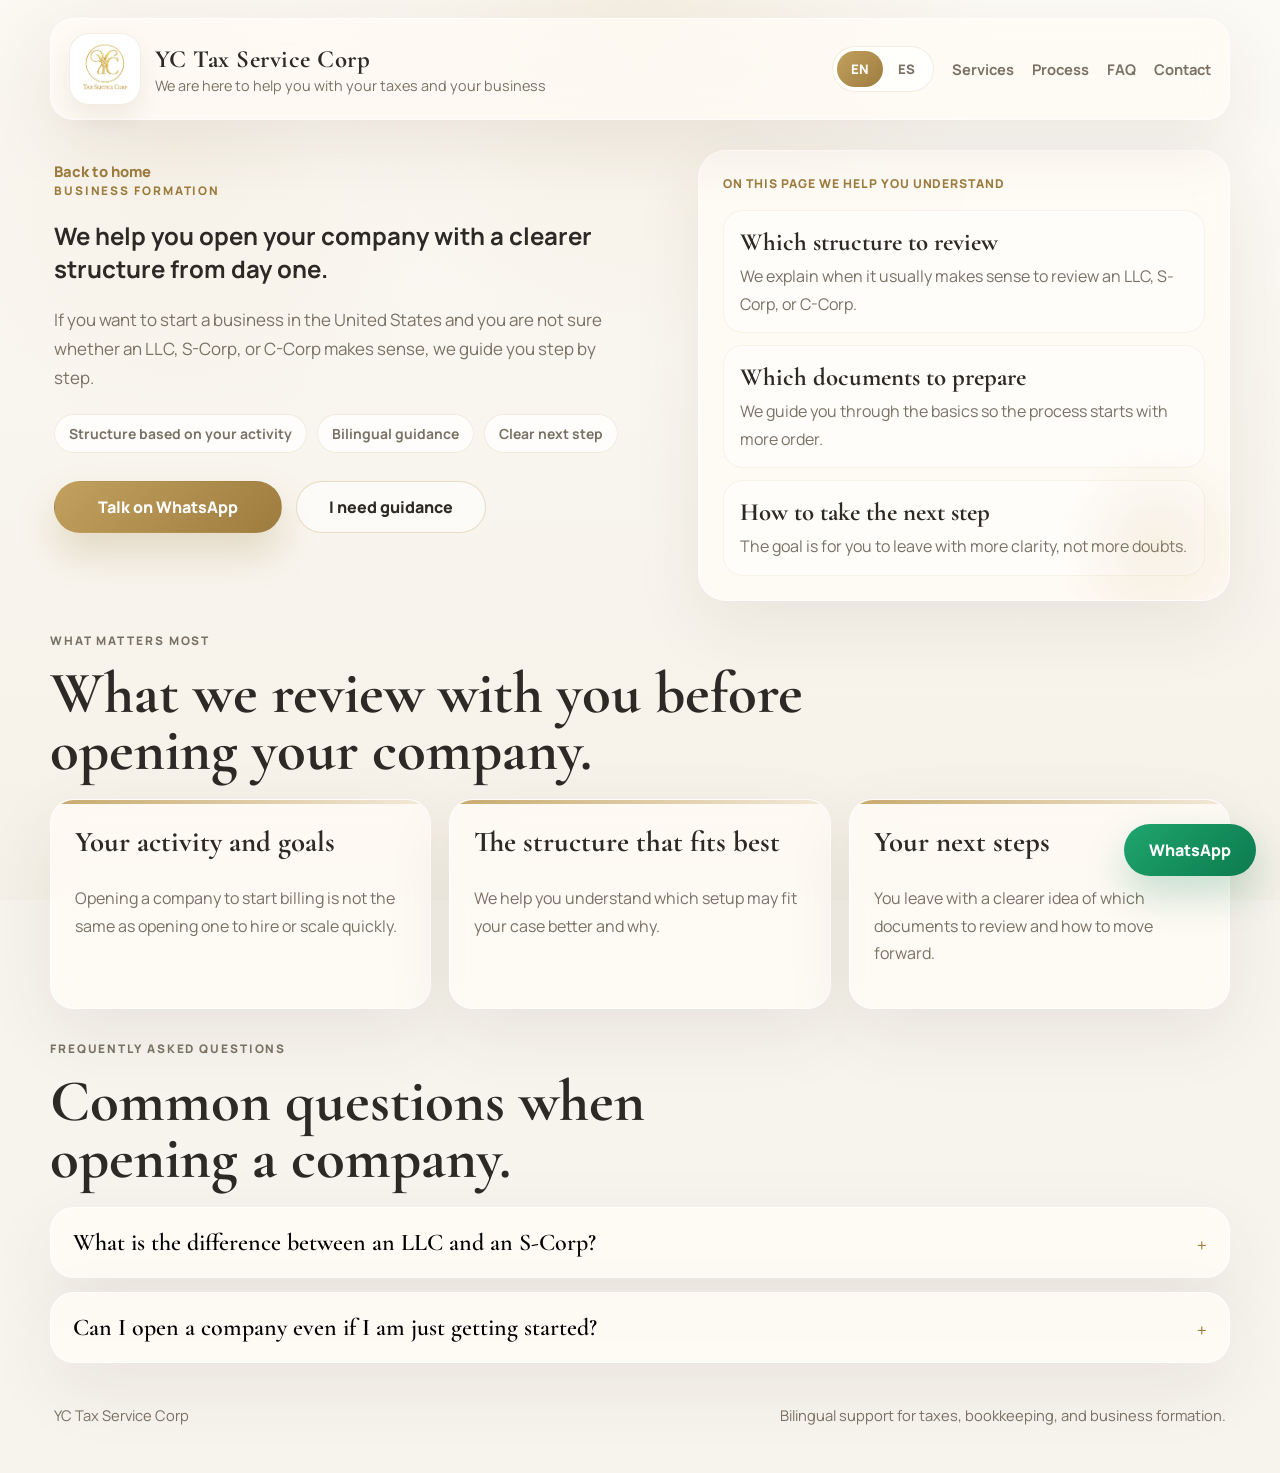
==== docs/apertura-empresa.html @ d3f51b94 "Publish new YC Tax website" ====
<!doctype html>
<html lang="es">
  <head>
    <meta charset="UTF-8" />
    <meta name="viewport" content="width=device-width, initial-scale=1.0" />
    <title>YC Tax Service Corp | Apertura de Empresa</title>
    <meta name="theme-color" content="#f7f4ee" />
    <meta name="description" content="Ayuda para abrir tu empresa en Estados Unidos con una estructura clara, orientacion bilingue y acompanamiento paso a paso." />
    <meta name="robots" content="index,follow" />
    <link rel="canonical" href="https://yctaxservice.com/apertura-empresa.html" />
    <link rel="icon" href="logo-removebg-preview.png" type="image/png" />
    <link rel="shortcut icon" href="logo-removebg-preview.png" type="image/png" />
    <link rel="apple-touch-icon" href="logo-removebg-preview.png" />
    <link rel="manifest" href="site.webmanifest" />
    <meta property="og:type" content="website" />
    <meta property="og:url" content="https://yctaxservice.com/apertura-empresa.html" />
    <meta property="og:title" content="YC Tax Service Corp | Apertura de Empresa" />
    <meta property="og:description" content="Orientacion clara para abrir tu empresa y elegir la estructura adecuada en Estados Unidos." />
    <meta property="og:image" content="https://yctaxservice.com/social-preview.svg" />
    <meta name="twitter:card" content="summary_large_image" />
    <meta name="twitter:title" content="YC Tax Service Corp | Apertura de Empresa" />
    <meta name="twitter:description" content="Orientacion clara para abrir tu empresa y elegir la estructura adecuada en Estados Unidos." />
    <meta name="twitter:image" content="https://yctaxservice.com/social-preview.svg" />
    <link rel="preconnect" href="https://fonts.googleapis.com" />
    <link rel="preconnect" href="https://fonts.gstatic.com" crossorigin />
    <link href="https://fonts.googleapis.com/css2?family=Cormorant+Garamond:wght@500;600;700&family=Manrope:wght@400;500;600;700;800&display=swap" rel="stylesheet" />
    <link rel="stylesheet" href="styles.css" />
  </head>
  <body data-service-page="formation">
    <div class="site-bg"></div>
    <div class="page-shell">
      <header class="site-header" id="top">
        <a class="brand-block" href="index.html" aria-label="YC Tax Service Corp home">
          <span class="brand-logo-shell">
            <img class="brand-logo" src="logo-removebg-preview.png" data-fallback-src="logo.jpg" alt="YC Tax Service Corp logo" />
          </span>
          <div class="brand-copy">
            <p class="brand-name">YC Tax Service Corp</p>
            <p class="brand-note" data-global="brandNote">Aqui estamos para ayudarte con tus taxes y tu negocio</p>
          </div>
        </a>
        <div class="header-actions">
          <div class="language-switch" aria-label="Language selector">
            <button class="language-button" type="button" data-lang="en">EN</button>
            <button class="language-button" type="button" data-lang="es">ES</button>
          </div>
          <button class="menu-toggle" type="button" aria-expanded="false" aria-controls="site-nav" aria-label="Open menu">
            <span></span>
            <span></span>
          </button>
        </div>
        <nav class="site-nav" id="site-nav">
          <a href="index.html" data-global="navServices">Servicios</a>
          <a href="index.html#process" data-global="navProcess">Proceso</a>
          <a href="index.html#faq" data-global="navFaq">FAQ</a>
          <a href="index.html#contact" data-global="navContact">Contacto</a>
        </nav>
      </header>

      <main>
        <section class="service-page-hero reveal-on-scroll is-visible">
          <div class="service-page-copy">
            <a class="page-breadcrumb" href="index.html" data-page="backLink">Volver al inicio</a>
            <p class="eyebrow" data-page="eyebrow">Apertura de empresa</p>
            <h1 data-page="title">Te ayudamos a abrir tu empresa con una estructura clara desde el principio.</h1>
            <p class="hero-text" data-page="intro">Si quieres empezar un negocio en Estados Unidos y no tienes claro si te conviene una LLC, S-Corp o C-Corp, te orientamos paso a paso.</p>
            <div class="confidence-bar service-page-points">
              <span data-page="point1">Evaluacion segun tu actividad</span>
              <span data-page="point2">Orientacion en ingles y espanol</span>
              <span data-page="point3">Siguiente paso claro</span>
            </div>
            <div class="hero-actions">
              <a class="button button-primary whatsapp-link" href="#" target="_blank" rel="noreferrer" data-page="primaryCta">Hablar por WhatsApp</a>
              <a class="button button-secondary" href="index.html#contact" data-page="secondaryCta">Quiero orientacion</a>
            </div>
          </div>
          <aside class="hero-panel reveal-on-scroll is-visible">
            <p class="panel-label" data-page="panelLabel">En esta pagina te ayudamos a entender</p>
            <div class="panel-grid">
              <article>
                <strong data-page="panel1Title">Que estructura mirar</strong>
                <span data-page="panel1Text">Te explicamos cuando suele tener sentido revisar LLC, S-Corp o C-Corp.</span>
              </article>
              <article>
                <strong data-page="panel2Title">Que documentos preparar</strong>
                <span data-page="panel2Text">Te orientamos sobre lo basico para que el proceso arranque con mas orden.</span>
              </article>
              <article>
                <strong data-page="panel3Title">Como dar el siguiente paso</strong>
                <span data-page="panel3Text">La idea es que salgas con mas claridad, no con mas dudas.</span>
              </article>
            </div>
          </aside>
        </section>

        <section class="services-section reveal-on-scroll">
          <div class="section-heading">
            <p class="eyebrow" data-page="detailsEyebrow">Lo mas importante</p>
            <h2 data-page="detailsTitle">Lo que revisamos contigo antes de abrir tu empresa.</h2>
          </div>
          <div class="services-grid service-details-grid">
            <article class="service-card">
              <span class="service-accent"></span>
              <h3 data-page="detail1Title">Tu actividad y objetivos</h3>
              <p data-page="detail1Text">No es lo mismo abrir una empresa para empezar a facturar, contratar o crecer rapido.</p>
            </article>
            <article class="service-card">
              <span class="service-accent"></span>
              <h3 data-page="detail2Title">La estructura que mas te conviene</h3>
              <p data-page="detail2Text">Te ayudamos a entender cual puede ajustarse mejor a tu caso y por que.</p>
            </article>
            <article class="service-card">
              <span class="service-accent"></span>
              <h3 data-page="detail3Title">Los siguientes pasos</h3>
              <p data-page="detail3Text">Saldras con una idea mas clara de que documentos revisar y como avanzar.</p>
            </article>
          </div>
        </section>

        <section class="faq-section reveal-on-scroll">
          <div class="section-heading">
            <p class="eyebrow" data-page="faqEyebrow">Preguntas frecuentes</p>
            <h2 data-page="faqTitle">Dudas comunes al momento de abrir una empresa.</h2>
          </div>
          <div class="faq-list">
            <article class="faq-item">
              <button class="faq-question" type="button" aria-expanded="false">
                <span data-page="faq1Question">Que diferencia hay entre LLC y S-Corp?</span>
                <span class="faq-plus">+</span>
              </button>
              <div class="faq-answer"><p data-page="faq1Answer">Depende de como generas ingresos, cuanto facturas y que metas tienes con el negocio.</p></div>
            </article>
            <article class="faq-item">
              <button class="faq-question" type="button" aria-expanded="false">
                <span data-page="faq2Question">Puedo abrir mi empresa aunque apenas voy empezando?</span>
                <span class="faq-plus">+</span>
              </button>
              <div class="faq-answer"><p data-page="faq2Answer">Si. Justamente es mejor ordenar la estructura desde el inicio para evitar correcciones despues.</p></div>
            </article>
          </div>
        </section>
      </main>

      <footer class="site-footer">
        <p>YC Tax Service Corp</p>
        <p data-global="footerText">Apoyo bilingue para taxes, bookkeeping y apertura de empresa.</p>
      </footer>

      <a class="floating-whatsapp whatsapp-link" href="#" target="_blank" rel="noreferrer" data-global="floatingWhatsapp" aria-label="WhatsApp YC Tax Service Corp">WhatsApp</a>
    </div>

    <script src="service-pages.js"></script>
  </body>
</html>
---- docs/styles.css ----
:root {
  --bg: #f7f4ee;
  --bg-soft: #fffdf9;
  --panel: rgba(255, 252, 246, 0.82);
  --panel-strong: #fffaf2;
  --line: rgba(194, 160, 94, 0.18);
  --line-strong: rgba(194, 160, 94, 0.34);
  --text: #2d2a26;
  --muted: #7a7165;
  --gold: #c2a05e;
  --gold-deep: #9d7c3f;
  --shadow: 0 24px 70px rgba(68, 52, 31, 0.08);
}

* {
  box-sizing: border-box;
}

html {
  scroll-behavior: smooth;
}

body {
  margin: 0;
  font-family: "Manrope", sans-serif;
  color: var(--text);
  background: var(--bg);
}

a {
  color: inherit;
  text-decoration: none;
}

button,
input,
select,
textarea {
  font: inherit;
}

.site-bg {
  position: fixed;
  inset: 0;
  background:
    radial-gradient(circle at top center, rgba(194, 160, 94, 0.12), transparent 32%),
    radial-gradient(circle at 14% 16%, rgba(194, 160, 94, 0.08), transparent 22%),
    linear-gradient(180deg, #fcfaf5 0%, #f5f1e8 100%);
  pointer-events: none;
}

.page-shell {
  position: relative;
  width: min(1180px, calc(100% - 32px));
  margin: 0 auto;
  padding: 18px 0 44px;
}

.site-header {
  position: sticky;
  top: 14px;
  z-index: 20;
  display: flex;
  align-items: center;
  justify-content: space-between;
  gap: 18px;
  padding: 14px 18px;
  border: 1px solid rgba(255, 255, 255, 0.72);
  border-radius: 24px;
  background: rgba(255, 251, 245, 0.78);
  backdrop-filter: blur(18px);
  box-shadow: var(--shadow);
}

.brand-block {
  display: flex;
  align-items: center;
  gap: 14px;
  min-width: 0;
}

.brand-logo-shell {
  display: inline-flex;
  align-items: center;
  justify-content: center;
  width: 72px;
  height: 72px;
  padding: 6px;
  border-radius: 20px;
  background: #ffffff;
  border: 1px solid rgba(194, 160, 94, 0.18);
  box-shadow: 0 12px 26px rgba(68, 52, 31, 0.08);
  flex-shrink: 0;
}

.brand-logo {
  width: 100%;
  height: 100%;
  object-fit: contain;
}

.brand-copy {
  min-width: 0;
}

.brand-name {
  margin: 0;
  font-family: "Cormorant Garamond", serif;
  font-size: 1.55rem;
  font-weight: 700;
  letter-spacing: 0.02em;
}

.brand-note {
  margin: 2px 0 0;
  color: var(--muted);
  font-size: 0.9rem;
}

.header-actions {
  display: flex;
  align-items: center;
  gap: 12px;
  margin-left: auto;
}

.language-switch {
  display: inline-flex;
  align-items: center;
  padding: 4px;
  border: 1px solid var(--line);
  border-radius: 999px;
  background: rgba(255, 255, 255, 0.72);
}

.language-button {
  min-width: 46px;
  height: 36px;
  border: 0;
  border-radius: 999px;
  background: transparent;
  color: var(--muted);
  font-size: 0.82rem;
  font-weight: 800;
  cursor: pointer;
}

.language-button.is-active {
  background: linear-gradient(135deg, var(--gold), var(--gold-deep));
  color: #fff;
}

.menu-toggle {
  display: none;
  width: 48px;
  height: 48px;
  border: 1px solid var(--line);
  border-radius: 14px;
  background: transparent;
  color: var(--text);
  cursor: pointer;
}

.menu-toggle span {
  display: block;
  width: 18px;
  height: 2px;
  margin: 5px auto;
  background: currentColor;
}

.site-nav {
  display: flex;
  align-items: center;
  gap: 18px;
}

.site-nav a {
  color: var(--muted);
  font-size: 0.92rem;
  font-weight: 700;
}

.site-nav a:hover {
  color: var(--text);
}

.hero-section,
.services-section,
.authority-section,
.process-section,
.faq-section,
.contact-section {
  margin-top: 30px;
}

.hero-section {
  display: grid;
  grid-template-columns: 1.08fr 0.92fr;
  gap: 24px;
  align-items: stretch;
  padding: 38px 6px 8px;
}

.hero-panel,
.service-card,
.authority-list article,
.faq-item,
.contact-form,
.contact-cards a,
.signature-strip,
.process-step {
  border: 1px solid rgba(255, 255, 255, 0.68);
  background: var(--panel);
  backdrop-filter: blur(14px);
  box-shadow: var(--shadow);
}

.hero-copy h1,
.section-heading h2,
.authority-copy h2,
.contact-copy h2 {
  margin: 0;
  font-family: "Cormorant Garamond", serif;
  font-weight: 700;
  line-height: 0.97;
}

.hero-copy h1 {
  max-width: 8.6ch;
  font-size: clamp(2.75rem, 5.2vw, 4.75rem);
  line-height: 1.01;
}

.eyebrow {
  margin: 0 0 14px;
  text-transform: uppercase;
  letter-spacing: 0.16em;
  font-size: 0.74rem;
  font-weight: 800;
  color: var(--gold-deep);
}

.hero-text,
.section-heading p,
.authority-copy p,
.authority-list p,
.service-card p,
.panel-grid span,
.panel-trust-box li,
.process-step p,
.faq-answer p,
.contact-copy p,
.form-note,
.site-footer {
  color: var(--muted);
  line-height: 1.72;
}

.hero-text {
  max-width: 58ch;
  margin: 18px 0 0;
  font-size: 1.06rem;
}

.hero-highlight {
  max-width: 560px;
  margin-top: 20px;
  padding: 16px 18px;
  border: 1px solid rgba(194, 160, 94, 0.18);
  border-radius: 22px;
  background: linear-gradient(180deg, rgba(255, 250, 241, 0.92), rgba(255, 255, 255, 0.76));
  box-shadow: 0 16px 32px rgba(98, 74, 37, 0.06);
}

.hero-highlight strong {
  display: block;
  margin-bottom: 6px;
  font-size: 1rem;
}

.hero-highlight p {
  margin: 0;
  color: var(--muted);
  line-height: 1.65;
}

.hero-proof {
  display: grid;
  grid-template-columns: repeat(2, minmax(0, 1fr));
  gap: 12px;
  max-width: 620px;
  margin-top: 18px;
}

.proof-item {
  display: flex;
  gap: 12px;
  align-items: flex-start;
  padding: 15px 16px;
  border-radius: 20px;
  background: rgba(255, 255, 255, 0.62);
  border: 1px solid rgba(194, 160, 94, 0.12);
}

.proof-mark {
  width: 12px;
  height: 12px;
  margin-top: 7px;
  flex-shrink: 0;
  border-radius: 999px;
  background: linear-gradient(135deg, var(--gold), var(--gold-deep));
  box-shadow: 0 0 0 6px rgba(194, 160, 94, 0.12);
}

.proof-item strong {
  display: block;
  margin-bottom: 4px;
  font-size: 0.98rem;
}

.proof-item p {
  margin: 0;
  color: var(--muted);
  line-height: 1.55;
  font-size: 0.93rem;
}

.hero-actions {
  display: flex;
  gap: 14px;
  flex-wrap: wrap;
  margin-top: 28px;
}

.button {
  display: inline-flex;
  align-items: center;
  justify-content: center;
  min-height: 52px;
  padding: 0 24px;
  border-radius: 999px;
  border: 1px solid transparent;
  font-weight: 800;
  transition: transform 0.2s ease, box-shadow 0.2s ease, border-color 0.2s ease;
}

.button:hover {
  transform: translateY(-2px);
}

.button-primary {
  background: linear-gradient(135deg, var(--gold), var(--gold-deep));
  color: #fff;
  box-shadow: 0 16px 32px rgba(157, 124, 63, 0.18);
}

.hero-actions .button-primary {
  min-width: 228px;
  padding-inline: 30px;
  box-shadow: 0 20px 38px rgba(157, 124, 63, 0.24);
}

.button-secondary {
  border-color: var(--line-strong);
  background: rgba(255, 255, 255, 0.58);
}

.hero-actions .button-secondary {
  min-width: 190px;
}

.hero-copy {
  padding-right: 18px;
}

.confidence-bar {
  display: flex;
  flex-wrap: wrap;
  gap: 10px;
  margin-top: 24px;
}

.confidence-bar span,
.signature-strip span {
  padding: 9px 14px;
  border-radius: 999px;
  border: 1px solid var(--line);
  background: rgba(255, 255, 255, 0.74);
  color: var(--muted);
  font-size: 0.87rem;
  font-weight: 700;
}

.hero-panel {
  padding: 24px;
  border-radius: 28px;
  position: relative;
  overflow: hidden;
}

.hero-panel::before {
  content: "";
  position: absolute;
  inset: auto -40px -55px auto;
  width: 220px;
  height: 220px;
  border-radius: 50%;
  background: radial-gradient(circle, rgba(194, 160, 94, 0.14), transparent 66%);
}

.panel-label {
  margin: 0 0 18px;
  color: var(--gold-deep);
  font-weight: 800;
  letter-spacing: 0.08em;
  text-transform: uppercase;
  font-size: 0.76rem;
}

.panel-grid {
  display: grid;
  gap: 12px;
}

.panel-grid article {
  padding: 16px 16px 14px;
  border-radius: 20px;
  border: 1px solid rgba(194, 160, 94, 0.12);
  background: rgba(255, 255, 255, 0.58);
}

.panel-grid strong {
  display: block;
  margin-bottom: 6px;
  font-family: "Cormorant Garamond", serif;
  font-size: 1.55rem;
}

.panel-trust-box {
  margin-top: 18px;
  padding: 18px;
  border-radius: 22px;
  background: rgba(255, 255, 255, 0.62);
  border: 1px solid rgba(194, 160, 94, 0.12);
}

.panel-trust-box p {
  margin: 0 0 10px;
  font-weight: 800;
}

.panel-trust-box ul {
  margin: 0;
  padding-left: 18px;
  display: grid;
  gap: 8px;
}

.signature-strip {
  display: flex;
  align-items: center;
  justify-content: space-between;
  gap: 20px;
  padding: 18px 22px;
  border-radius: 24px;
}

.signature-strip p {
  margin: 0;
  font-weight: 800;
}

.signature-strip div {
  display: flex;
  flex-wrap: wrap;
  gap: 10px;
}

.section-heading,
.authority-copy {
  max-width: 760px;
}

.section-heading h2,
.authority-copy h2,
.contact-copy h2 {
  font-size: clamp(2.25rem, 4.6vw, 3.9rem);
}

.services-grid,
.authority-section,
.contact-section,
.process-grid {
  display: grid;
  gap: 18px;
}

.services-grid {
  grid-template-columns: repeat(2, 1fr);
  margin-top: 20px;
}

.service-card,
.authority-list article {
  padding: 24px;
  border-radius: 24px;
}

.service-card {
  position: relative;
  overflow: hidden;
  display: flex;
  flex-direction: column;
}

.service-accent {
  position: absolute;
  top: 0;
  left: 0;
  width: 100%;
  height: 4px;
  background: linear-gradient(90deg, rgba(194, 160, 94, 0.9), rgba(194, 160, 94, 0.18));
}

.service-link,
.page-breadcrumb {
  display: inline-flex;
  align-items: center;
  gap: 8px;
  margin-top: auto;
  color: var(--gold-deep);
  font-size: 0.92rem;
  font-weight: 800;
}

.service-link {
  padding-top: 16px;
}

.service-page-hero {
  display: grid;
  grid-template-columns: 1.08fr 0.92fr;
  gap: 24px;
  margin-top: 30px;
  align-items: stretch;
}

.service-page-copy {
  padding: 10px 4px 0;
}

.service-page-points {
  margin-top: 22px;
}

.service-details-grid {
  grid-template-columns: repeat(3, 1fr);
}

.service-index {
  display: inline-flex;
  margin-bottom: 12px;
  color: var(--gold-deep);
  font-family: "Cormorant Garamond", serif;
  font-size: 1.3rem;
  font-weight: 700;
}

.service-card h3,
.authority-list h3,
.process-step h3,
.faq-question {
  font-family: "Cormorant Garamond", serif;
}

.service-card h3,
.authority-list h3,
.process-step h3 {
  margin: 0 0 10px;
  font-size: 1.8rem;
}

.authority-section {
  grid-template-columns: 0.92fr 1.08fr;
  align-items: start;
}

.authority-list {
  display: grid;
  gap: 14px;
}

.process-section {
  padding: 28px;
  border-radius: 34px;
  background: linear-gradient(180deg, rgba(255, 250, 241, 0.9), rgba(249, 243, 231, 0.92));
  border: 1px solid rgba(194, 160, 94, 0.14);
  box-shadow: var(--shadow);
}

.process-grid {
  grid-template-columns: repeat(3, 1fr);
  margin-top: 20px;
}

.process-step {
  padding: 22px;
  border-radius: 24px;
  background: rgba(255, 255, 255, 0.7);
}

.process-step span {
  display: inline-flex;
  align-items: center;
  justify-content: center;
  width: 44px;
  height: 44px;
  margin-bottom: 16px;
  border-radius: 14px;
  background: linear-gradient(135deg, var(--gold), var(--gold-deep));
  color: #fff;
  font-weight: 800;
}

.faq-list {
  display: grid;
  gap: 14px;
  margin-top: 20px;
}

.faq-item {
  border-radius: 24px;
  overflow: hidden;
}

.faq-question {
  width: 100%;
  display: flex;
  align-items: center;
  justify-content: space-between;
  gap: 18px;
  padding: 20px 22px;
  border: 0;
  background: transparent;
  font-size: 1.5rem;
  font-weight: 600;
  text-align: left;
  cursor: pointer;
}

.faq-plus {
  color: var(--gold-deep);
  font-size: 1.5rem;
  transition: transform 0.2s ease;
}

.faq-item.is-open .faq-plus {
  transform: rotate(45deg);
}

.faq-answer {
  display: grid;
  grid-template-rows: 0fr;
  transition: grid-template-rows 0.24s ease;
}

.faq-answer p {
  margin: 0;
  overflow: hidden;
  padding: 0 22px 0;
}

.faq-item.is-open .faq-answer {
  grid-template-rows: 1fr;
}

.faq-item.is-open .faq-answer p {
  padding-bottom: 22px;
}

.contact-section {
  grid-template-columns: 0.95fr 1.05fr;
  align-items: start;
  padding: 30px;
  border-radius: 34px;
  background: linear-gradient(180deg, rgba(255, 251, 245, 0.84), rgba(249, 243, 231, 0.7));
  border: 1px solid rgba(194, 160, 94, 0.16);
  box-shadow: var(--shadow);
}

.contact-cards {
  display: grid;
  gap: 12px;
  margin-top: 24px;
}

.contact-cards a {
  padding: 16px 18px;
  border-radius: 18px;
  font-weight: 700;
}

.contact-cards a.contact-card-primary {
  position: relative;
  overflow: hidden;
  color: #fff !important;
  background: linear-gradient(135deg, #1fa56d, #0c7b4d) !important;
  border: 1px solid rgba(12, 123, 77, 0.2);
  box-shadow: 0 18px 36px rgba(18, 130, 82, 0.22);
  text-shadow: 0 1px 0 rgba(0, 0, 0, 0.08);
}

.contact-cards a.contact-card-primary::after {
  content: "";
  position: absolute;
  inset: auto -40px -46px auto;
  width: 140px;
  height: 140px;
  border-radius: 50%;
  background: radial-gradient(circle, rgba(255, 255, 255, 0.18), transparent 68%);
}

.contact-note {
  max-width: 42ch;
  margin: 18px 0 0;
  color: var(--muted);
  line-height: 1.7;
}

.contact-reassurance {
  display: flex;
  flex-wrap: wrap;
  gap: 10px;
  margin-top: 18px;
}

.contact-reassurance span {
  padding: 9px 13px;
  border-radius: 999px;
  background: rgba(255, 255, 255, 0.7);
  border: 1px solid rgba(194, 160, 94, 0.14);
  color: var(--muted);
  font-size: 0.86rem;
  font-weight: 700;
}

.contact-form {
  padding: 24px;
  border-radius: 28px;
  display: grid;
  gap: 16px;
  background: rgba(255, 255, 255, 0.92);
}

.form-honeypot {
  position: absolute;
  left: -9999px;
  width: 1px;
  height: 1px;
  opacity: 0;
  pointer-events: none;
}

.form-status {
  min-height: 24px;
  margin: -2px 0 0;
  font-size: 0.92rem;
  font-weight: 700;
}

.form-status.is-success {
  color: #0c7b4d;
}

.form-status.is-error {
  color: #9b5d28;
}

.contact-form.is-submitting .button {
  opacity: 0.78;
  pointer-events: none;
}

.contact-form label {
  display: grid;
  gap: 8px;
  font-weight: 700;
}

.contact-form input,
.contact-form select,
.contact-form textarea {
  width: 100%;
  padding: 14px 16px;
  border: 1px solid var(--line);
  border-radius: 16px;
  background: rgba(255, 255, 255, 0.82);
  color: var(--text);
}

.contact-form textarea {
  resize: vertical;
}

.contact-form input:focus,
.contact-form select:focus,
.contact-form textarea:focus {
  outline: none;
  border-color: var(--gold);
  box-shadow: 0 0 0 3px rgba(194, 160, 94, 0.1);
}

.site-footer {
  display: flex;
  align-items: center;
  justify-content: space-between;
  gap: 14px;
  margin-top: 32px;
  padding: 8px 4px 0;
  font-size: 0.92rem;
}

.site-footer p {
  margin: 0;
}

.floating-whatsapp {
  position: fixed;
  right: 24px;
  bottom: 24px;
  z-index: 25;
  display: inline-flex;
  align-items: center;
  justify-content: center;
  min-width: 132px;
  min-height: 52px;
  padding: 0 18px;
  border-radius: 999px;
  background: linear-gradient(135deg, #1fa56d, #0c7b4d);
  color: #fff;
  font-weight: 800;
  box-shadow: 0 18px 40px rgba(18, 130, 82, 0.24);
}

.floating-whatsapp:hover,
.contact-cards a.contact-card-primary:hover {
  transform: translateY(-2px);
}

.reveal-on-scroll {
  opacity: 0;
  transform: translateY(24px);
  transition: opacity 0.45s ease, transform 0.45s ease;
}

.reveal-on-scroll.is-visible {
  opacity: 1;
  transform: translateY(0);
}

@media (max-width: 980px) {
  .hero-section,
  .service-page-hero,
  .services-grid,
  .authority-section,
  .process-grid,
  .contact-section {
    grid-template-columns: 1fr;
  }

  .signature-strip,
  .site-footer {
    flex-direction: column;
    align-items: flex-start;
  }

  .contact-section {
    padding: 24px;
  }

  .hero-proof {
    grid-template-columns: 1fr;
  }

  .hero-copy {
    padding-right: 0;
  }
}

@media (max-width: 760px) {
  .page-shell {
    width: min(100% - 20px, 1180px);
  }

  .site-header {
    flex-wrap: wrap;
  }

  .menu-toggle {
    display: inline-block;
  }

  .site-nav {
    display: none;
    width: 100%;
    flex-direction: column;
    align-items: flex-start;
    padding-top: 10px;
  }

  .site-nav.is-open {
    display: flex;
  }

  .brand-logo-shell {
    width: 64px;
    height: 64px;
  }

  .brand-note {
    font-size: 0.84rem;
  }

  .hero-copy h1 {
    max-width: 10.5ch;
    font-size: clamp(2.2rem, 10.2vw, 3.25rem);
    line-height: 1.02;
  }

  .hero-section {
    gap: 18px;
    padding: 28px 2px 4px;
  }

  .service-page-copy {
    padding-top: 4px;
  }

  .hero-text,
  .section-heading p,
  .contact-copy p,
  .authority-list p,
  .process-step p,
  .faq-answer p {
    font-size: 0.98rem;
    line-height: 1.66;
  }

  .hero-highlight {
    padding: 14px 15px;
    border-radius: 18px;
  }

  .hero-proof {
    gap: 10px;
  }

  .proof-item {
    padding: 14px;
    border-radius: 18px;
  }

  .hero-actions {
    gap: 10px;
  }

  .hero-actions .button,
  .contact-form .button {
    width: 100%;
  }

  .section-heading h2,
  .authority-copy h2,
  .contact-copy h2 {
    font-size: clamp(2rem, 9vw, 2.7rem);
    line-height: 1.02;
  }

  .service-card,
  .authority-list article,
  .process-step,
  .contact-form {
    padding: 20px;
  }

  .service-card h3,
  .authority-list h3,
  .process-step h3 {
    font-size: 1.6rem;
  }

  .faq-question {
    padding: 18px 18px;
    font-size: 1.12rem;
    line-height: 1.2;
  }

  .faq-answer p {
    padding-inline: 18px;
  }

  .faq-item.is-open .faq-answer p {
    padding-bottom: 18px;
  }

  .contact-section {
    padding: 20px;
    border-radius: 26px;
  }

  .contact-cards a {
    padding: 15px 16px;
  }

  .contact-note {
    margin-top: 14px;
    font-size: 0.95rem;
  }

  .contact-reassurance span {
    font-size: 0.82rem;
  }

  .floating-whatsapp {
    right: 14px;
    bottom: 14px;
    min-width: 142px;
    min-height: 54px;
  }
}
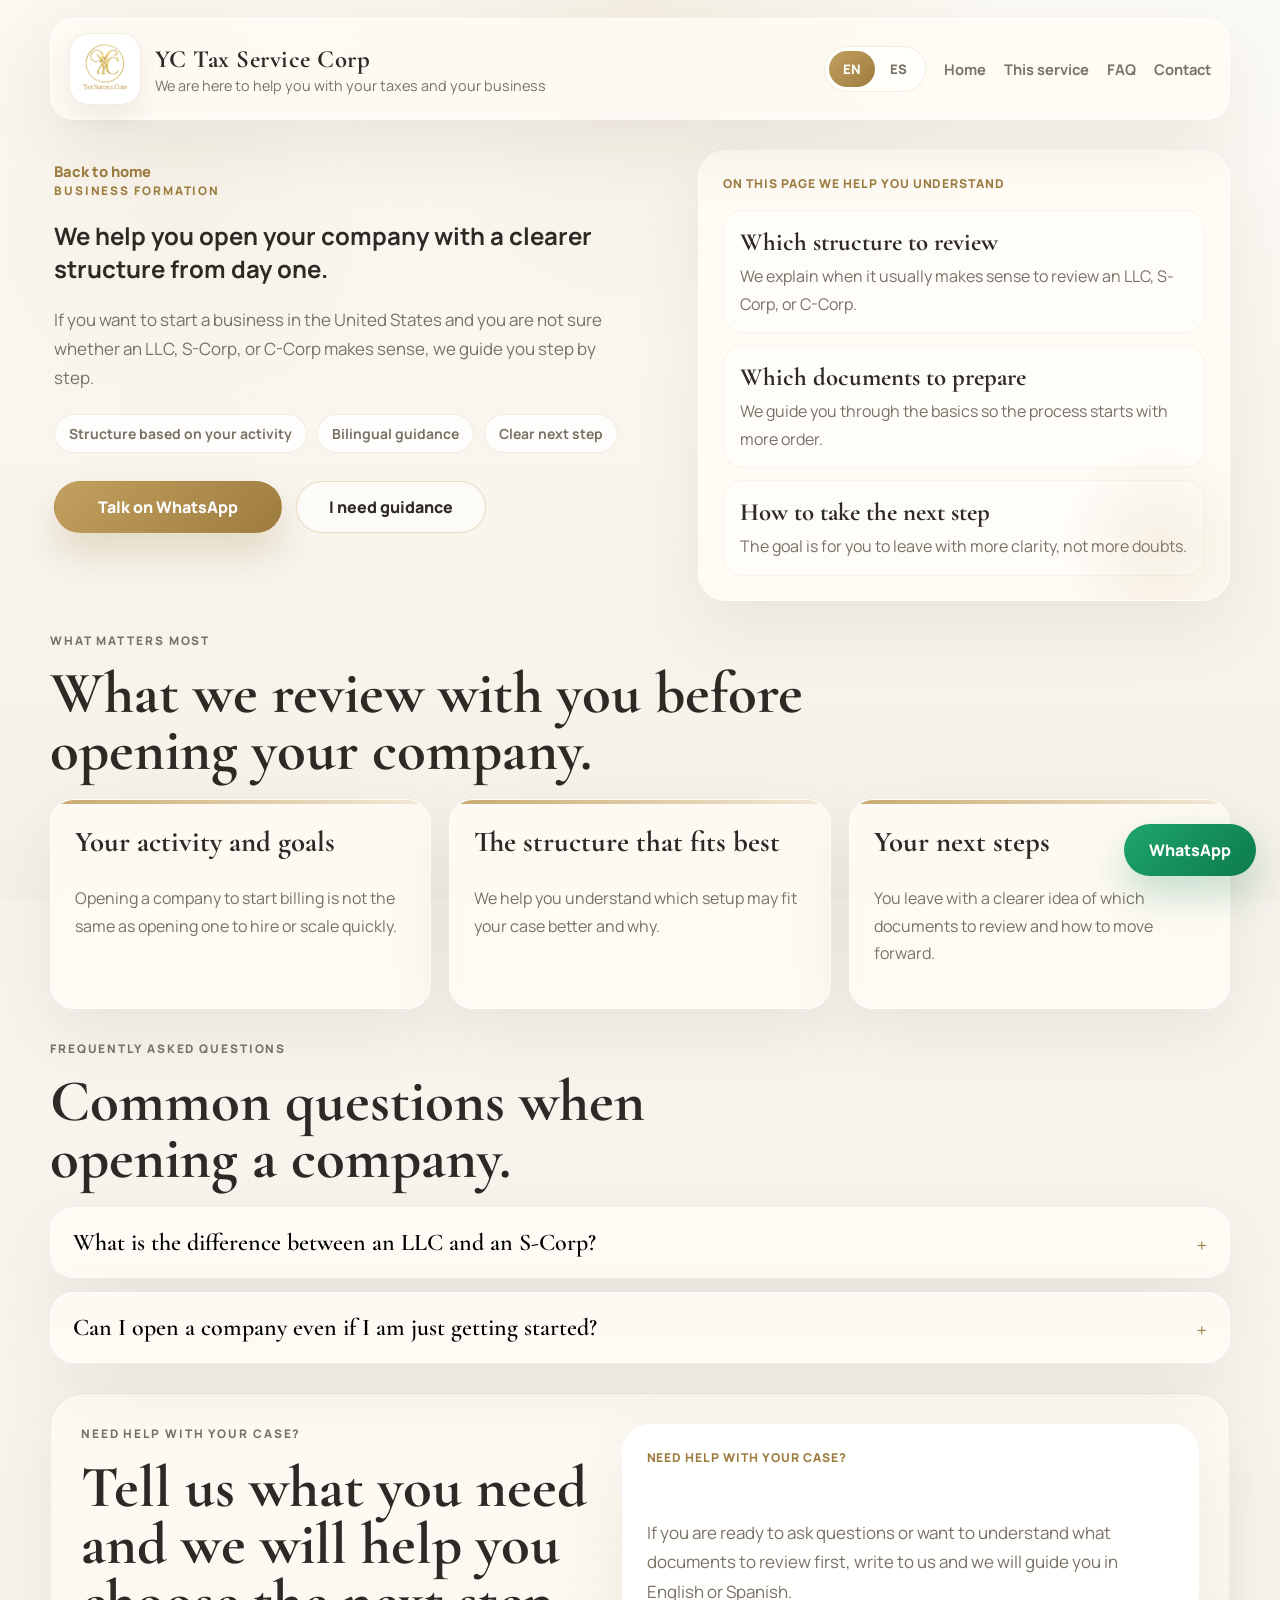
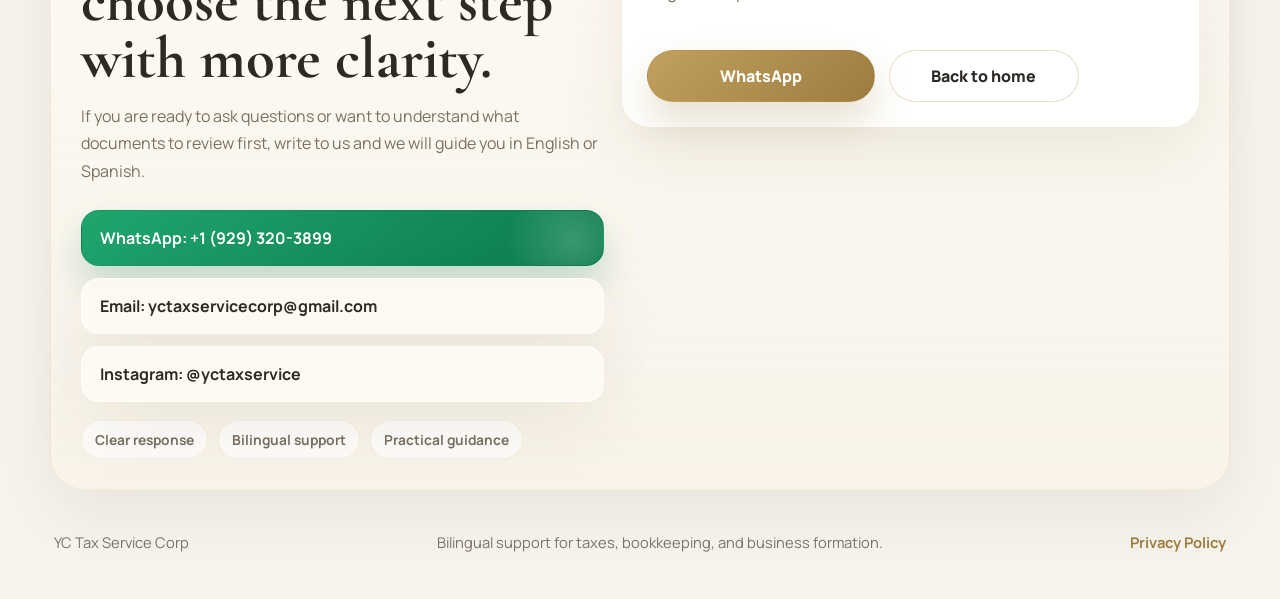
==== commit 75fcb6f7: "Add testimonials, privacy, and trust upgrades" ====
--- a/docs/apertura-empresa.html
+++ b/docs/apertura-empresa.html
@@ -24,6 +24,7 @@
     <link rel="preconnect" href="https://fonts.googleapis.com" />
     <link rel="preconnect" href="https://fonts.gstatic.com" crossorigin />
     <link href="https://fonts.googleapis.com/css2?family=Cormorant+Garamond:wght@500;600;700&family=Manrope:wght@400;500;600;700;800&display=swap" rel="stylesheet" />
+    <script src="site-config.js"></script>
     <link rel="stylesheet" href="styles.css" />
   </head>
   <body data-service-page="formation">
--- a/docs/styles.css
+++ b/docs/styles.css
@@ -187,8 +187,11 @@
 
 .hero-section,
 .services-section,
+.service-inclusions-section,
 .authority-section,
 .process-section,
+.local-trust-section,
+.testimonials-section,
 .faq-section,
 .contact-section {
   margin-top: 30px;
@@ -489,6 +492,9 @@
 }
 
 .services-grid,
+.inclusions-grid,
+.local-trust-grid,
+.testimonials-grid,
 .authority-section,
 .contact-section,
 .process-grid {
@@ -501,7 +507,25 @@
   margin-top: 20px;
 }
 
+.inclusions-grid {
+  grid-template-columns: repeat(2, 1fr);
+  margin-top: 20px;
+}
+
+.local-trust-grid {
+  grid-template-columns: repeat(3, 1fr);
+  margin-top: 20px;
+}
+
+.testimonials-grid {
+  grid-template-columns: repeat(3, 1fr);
+  margin-top: 20px;
+}
+
 .service-card,
+.inclusion-card,
+.local-trust-card,
+.testimonial-card,
 .authority-list article {
   padding: 24px;
   border-radius: 24px;
@@ -512,6 +536,78 @@
   overflow: hidden;
   display: flex;
   flex-direction: column;
+}
+
+.inclusion-card {
+  border: 1px solid rgba(255, 255, 255, 0.68);
+  background: var(--panel);
+  backdrop-filter: blur(14px);
+  box-shadow: var(--shadow);
+}
+
+.local-trust-card,
+.testimonial-card {
+  border: 1px solid rgba(255, 255, 255, 0.68);
+  background: var(--panel);
+  backdrop-filter: blur(14px);
+  box-shadow: var(--shadow);
+}
+
+.local-trust-card h3,
+.testimonial-meta strong,
+.legal-card h2,
+.legal-card h3 {
+  font-family: "Cormorant Garamond", serif;
+}
+
+.local-trust-card h3 {
+  margin: 0 0 10px;
+  font-size: 1.75rem;
+}
+
+.local-trust-card p,
+.testimonial-card p,
+.testimonial-meta span,
+.legal-card p,
+.legal-card li {
+  color: var(--muted);
+  line-height: 1.7;
+}
+
+.testimonial-card {
+  display: flex;
+  flex-direction: column;
+  justify-content: space-between;
+  gap: 18px;
+}
+
+.testimonial-quote {
+  margin: 0;
+  font-size: 1rem;
+}
+
+.testimonial-meta {
+  display: grid;
+  gap: 4px;
+}
+
+.testimonial-meta strong {
+  font-size: 1.45rem;
+}
+
+.inclusion-card h3 {
+  margin: 0 0 12px;
+  font-family: "Cormorant Garamond", serif;
+  font-size: 1.75rem;
+}
+
+.inclusion-list {
+  margin: 0;
+  padding-left: 18px;
+  display: grid;
+  gap: 10px;
+  color: var(--muted);
+  line-height: 1.65;
 }
 
 .service-accent {
@@ -825,6 +921,59 @@
   margin: 0;
 }
 
+.footer-links {
+  display: flex;
+  align-items: center;
+  gap: 16px;
+  flex-wrap: wrap;
+}
+
+.footer-links a {
+  color: var(--gold-deep);
+  font-weight: 700;
+}
+
+.legal-page {
+  padding-top: 12px;
+}
+
+.legal-hero,
+.legal-card {
+  border: 1px solid rgba(255, 255, 255, 0.68);
+  background: var(--panel);
+  backdrop-filter: blur(14px);
+  box-shadow: var(--shadow);
+}
+
+.legal-hero {
+  margin-top: 30px;
+  padding: 28px;
+  border-radius: 30px;
+}
+
+.legal-grid {
+  display: grid;
+  gap: 18px;
+  margin-top: 22px;
+}
+
+.legal-card {
+  padding: 24px;
+  border-radius: 24px;
+}
+
+.legal-card h2,
+.legal-card h3 {
+  margin: 0 0 12px;
+}
+
+.legal-card ul {
+  margin: 0;
+  padding-left: 18px;
+  display: grid;
+  gap: 10px;
+}
+
 .floating-whatsapp {
   position: fixed;
   right: 24px;
@@ -863,6 +1012,9 @@
   .hero-section,
   .service-page-hero,
   .services-grid,
+  .inclusions-grid,
+  .local-trust-grid,
+  .testimonials-grid,
   .authority-section,
   .process-grid,
   .contact-section {
@@ -870,7 +1022,8 @@
   }
 
   .signature-strip,
-  .site-footer {
+  .site-footer,
+  .footer-links {
     flex-direction: column;
     align-items: flex-start;
   }
